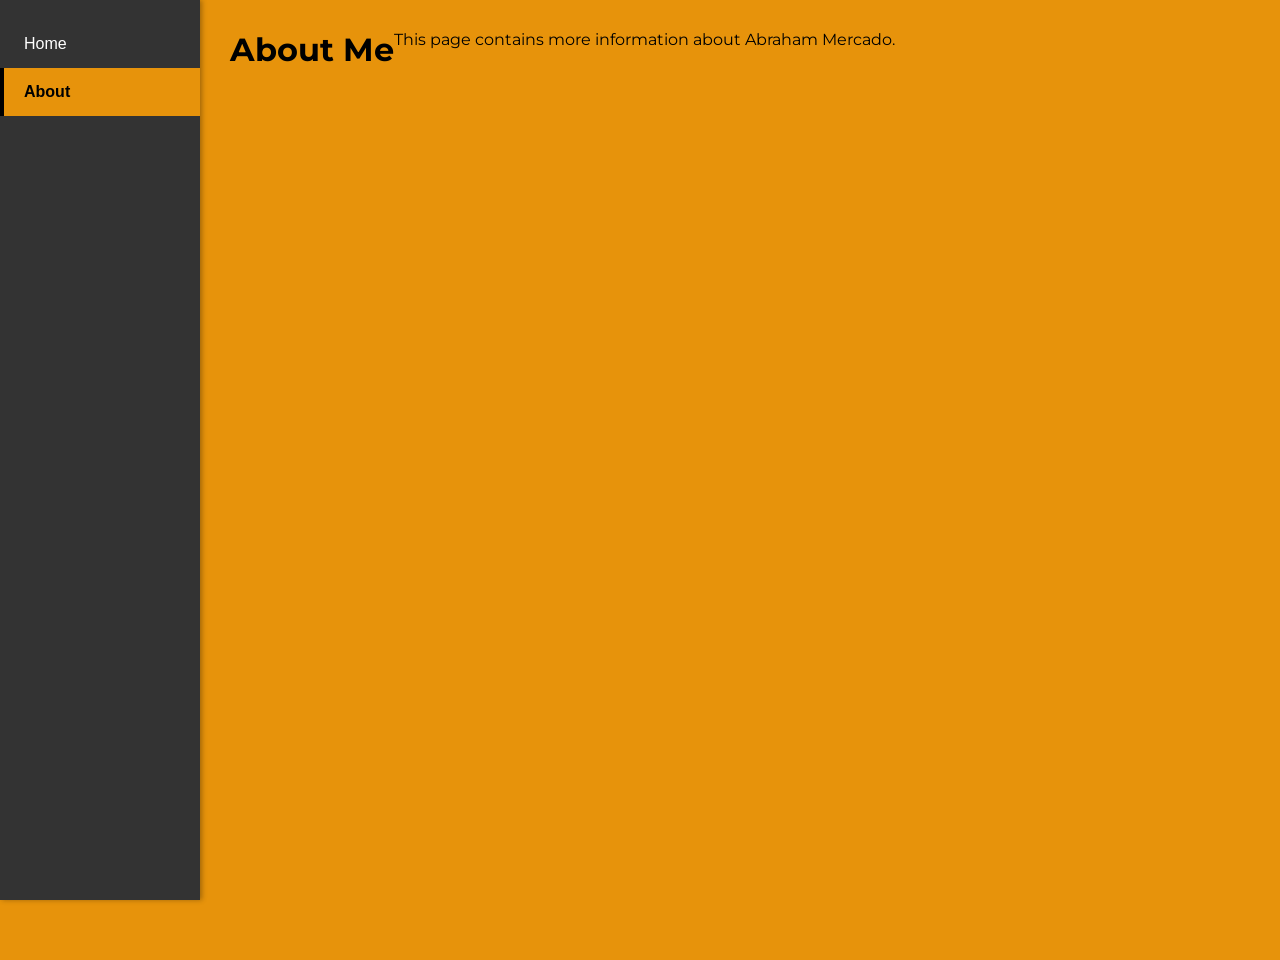
==== about.html @ 8bfd370d "updated about.html, index.html, and style.css files Added a functioning link between index.html and " ====
<!DOCTYPE html>
<html lang="en">
<head>
    <meta charset="UTF-8">
    <meta name="viewport" content="width=device-width, initial-scale=1.0">
    <title>About - Abraham Mercado</title>
    <link rel="stylesheet" href="style.css">
</head>
<body>
    <nav class="vertical-nav">
        <ul>
            <li><a href="index.html">Home</a></li>
            <li><a href="about.html" class="active">About</a></li>
        </ul>
    </nav>
    <h1>About Me</h1>
    <p>This page contains more information about Abraham Mercado.</p>
</body>
</html>
---- style.css ----
@import url('https://fonts.googleapis.com/css2?family=Montserrat:wght@400;700&display=swap');

:root {
	--bg: #e7930b;
	--heading: #e7930b;
	--text: #000000;
}

html, body {
	height: 100%;
	margin: 0;
	padding: 0;
	background-color: var(--bg);
	color: var(--text);
	font-family: Arial, Helvetica, sans-serif;
	display: flex;
}

/* Vertical Navigation Bar Styles */
.vertical-nav {
	background-color: #333;
	width: 200px;
	height: 100vh;
	padding: 0;
	margin: 0;
	position: fixed;
	top: 0;
	left: 0;
	box-shadow: 2px 0 5px rgba(0, 0, 0, 0.3);
}

.vertical-nav ul {
	list-style-type: none;
	padding: 20px 0;
	margin: 0;
}

.vertical-nav li {
	margin: 0;
}

.vertical-nav a {
	display: block;
	padding: 15px 20px;
	color: #ffffff;
	text-decoration: none;
	transition: background-color 0.3s ease;
	border-left: 4px solid transparent;
}

.vertical-nav a:hover {
	background-color: #555;
}

.vertical-nav a.active {
	background-color: var(--heading);
	color: #000000;
	border-left: 4px solid #000000;
	font-weight: bold;
}

body {
	margin-left: 200px;
	padding: 30px;
}

h1, p {
	font-family: 'Montserrat', Arial, Helvetica, sans-serif;
	color: #000000;
}

h1 {
	margin: 0 0 1rem;
}

p {
	margin: 0 0 1.2rem;
}

h2, h3, h4, h5, h6 {
	color: var(--heading);
}

a {
	color: inherit;
	text-decoration: underline;
}

.vertical-nav a {
	text-decoration: none;
}

div {
	width: 300px;
	height: 150px;
	background-color: #ffffff;
	border: 1px solid black;
	padding: 20px;
	margin: 20px auto;
}
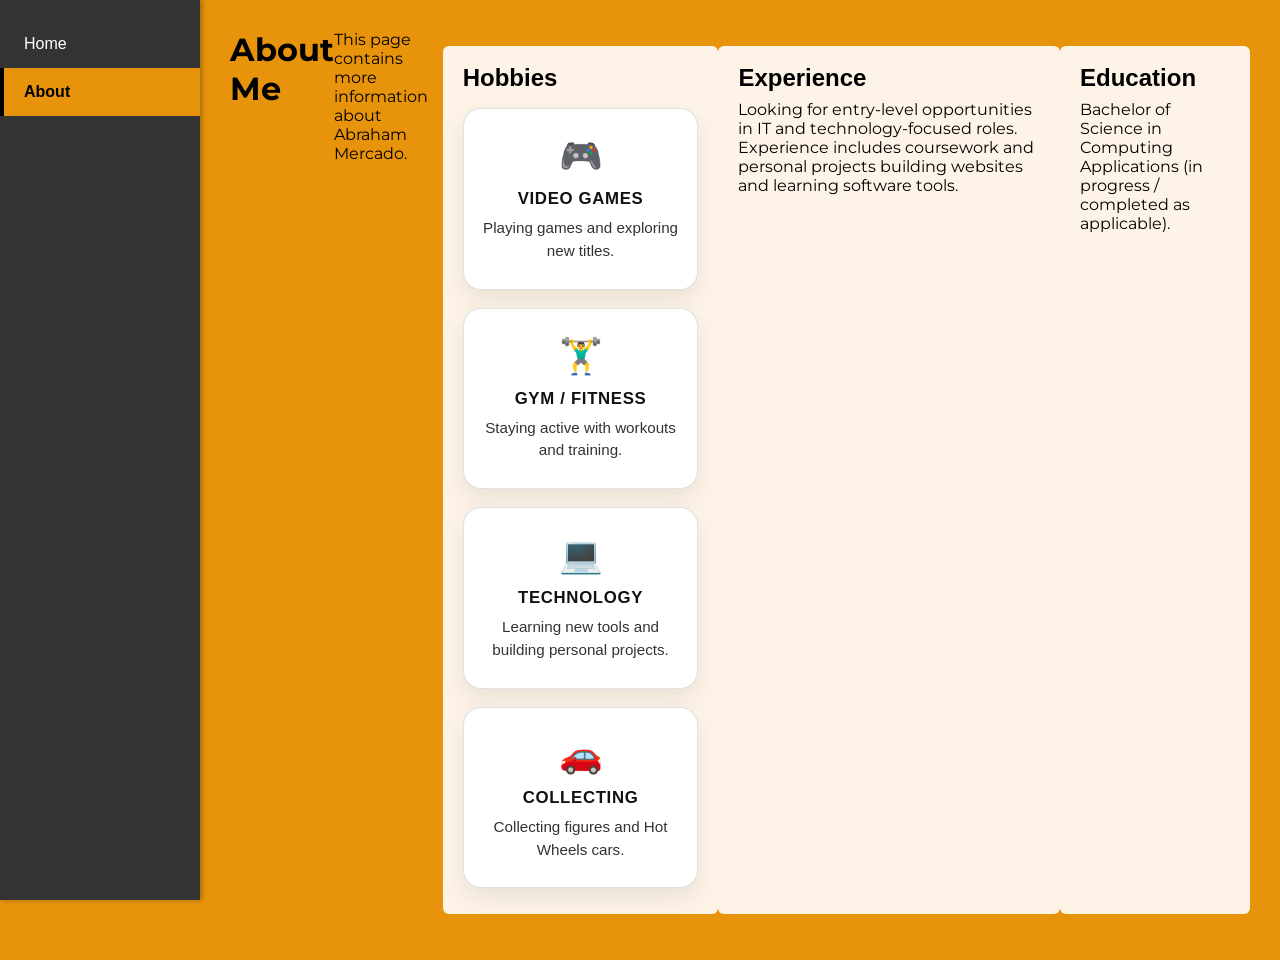
==== commit ddaa96f0: "updated about.html Added hobbies, experience, and education section. For each hobby in the hobbies s" ====
--- a/about.html
+++ b/about.html
@@ -15,5 +15,40 @@
     </nav>
     <h1>About Me</h1>
     <p>This page contains more information about Abraham Mercado.</p>
+    <section class="about-section" id="hobbies">
+        <h2>Hobbies</h2>
+        <div class="hobby-cards">
+            <div class="hobby-card">
+                <div class="hobby-icon">🎮</div>
+                <div class="hobby-title">Video Games</div>
+                <div class="hobby-text">Playing games and exploring new titles.</div>
+            </div>
+            <div class="hobby-card">
+                <div class="hobby-icon">🏋️‍♂️</div>
+                <div class="hobby-title">Gym / Fitness</div>
+                <div class="hobby-text">Staying active with workouts and training.</div>
+            </div>
+            <div class="hobby-card">
+                <div class="hobby-icon">💻</div>
+                <div class="hobby-title">Technology</div>
+                <div class="hobby-text">Learning new tools and building personal projects.</div>
+            </div>
+            <div class="hobby-card">
+                <div class="hobby-icon">🚗</div>
+                <div class="hobby-title">Collecting</div>
+                <div class="hobby-text">Collecting figures and Hot Wheels cars.</div>
+            </div>
+        </div>
+    </section>
+
+    <section class="about-section" id="experience">
+        <h2>Experience</h2>
+        <p>Looking for entry-level opportunities in IT and technology-focused roles. Experience includes coursework and personal projects building websites and learning software tools.</p>
+    </section>
+
+    <section class="about-section" id="education">
+        <h2>Education</h2>
+        <p>Bachelor of Science in Computing Applications (in progress / completed as applicable).</p>
+    </section>
 </body>
 </html>
--- a/style.css
+++ b/style.css
@@ -90,7 +90,67 @@
 	text-decoration: none;
 }
 
-div {
+/* Intro row: left text, right image */
+.intro-row {
+	display: flex;
+	align-items: center;
+	justify-content: space-between;
+	gap: 24px;
+	max-width: 1000px;
+	margin: 20px 0 30px 0;
+	padding: 10px 0;
+}
+
+.intro-text {
+	flex: 1 1 58%;
+	font-size: 1.5rem;
+	line-height: 1.2;
+	color: #000000;
+	text-align: left;
+}
+
+.intro-text strong {
+	display: inline-block;
+	font-weight: 700;
+}
+
+.intro-image {
+	flex: 0 0 420px;
+	display: flex;
+	align-items: center;
+	justify-content: flex-end;
+}
+
+.intro-image img {
+	width: 100%;
+	max-width: 420px;
+	height: auto;
+	display: block;
+	border-radius: 8px;
+	box-shadow: 0 6px 14px rgba(0,0,0,0.18);
+	object-fit: cover;
+}
+
+@media (max-width: 760px) {
+	.intro-row {
+		flex-direction: column-reverse;
+		align-items: flex-start;
+		gap: 12px;
+	}
+
+	.intro-image {
+		width: 100%;
+		flex: 0 0 auto;
+		justify-content: center;
+	}
+
+	.intro-text {
+		font-size: 1.2rem;
+	}
+}
+
+/* Small content box styling (kept for other content) */
+div.content-box {
 	width: 300px;
 	height: 150px;
 	background-color: #ffffff;
@@ -98,3 +158,76 @@
 	padding: 20px;
 	margin: 20px auto;
 }
+
+/* About page sections */
+.about-section {
+	background: rgba(255,255,255,0.9);
+	padding: 18px 20px;
+	margin: 16px 0;
+	border-radius: 6px;
+	max-width: 900px;
+}
+
+.about-section h2 {
+	margin: 0 0 8px 0;
+	color: #000000;
+}
+
+.about-section ul {
+	margin: 0 0 0 20px;
+}
+
+.hobby-cards {
+	display: flex;
+	flex-wrap: wrap;
+	justify-content: center;
+	gap: 18px;
+	margin: 16px 0 0 0;
+}
+
+.hobby-card {
+	flex: 1 1 180px;
+	max-width: 220px;
+	background: #fff;
+	border: 1px solid rgba(0, 0, 0, 0.12);
+	border-radius: 18px;
+	box-shadow: 0 10px 24px rgba(0, 0, 0, 0.08);
+	padding: 26px 18px;
+	text-align: center;
+	color: #111;
+	transition: transform 0.25s ease, box-shadow 0.25s ease, border-color 0.25s ease, background-color 0.25s ease;
+}
+
+.hobby-icon {
+	font-size: 2.2rem;
+	margin-bottom: 12px;
+}
+
+.hobby-title {
+	font-size: 1.05rem;
+	font-weight: 700;
+	margin-bottom: 8px;
+	text-transform: uppercase;
+	letter-spacing: 0.04em;
+}
+
+.hobby-text {
+	font-size: 0.95rem;
+	font-weight: 400;
+	line-height: 1.5;
+	color: #333;
+}
+
+.hobby-card:hover {
+	transform: translateY(-6px);
+	box-shadow: 0 18px 38px rgba(0, 0, 0, 0.18);
+	border-color: rgba(231, 147, 11, 0.7);
+	background-color: #fffdfa;
+}
+
+@media (max-width: 720px) {
+	.hobby-card {
+		flex: 1 1 100%;
+		max-width: 100%;
+	}
+}
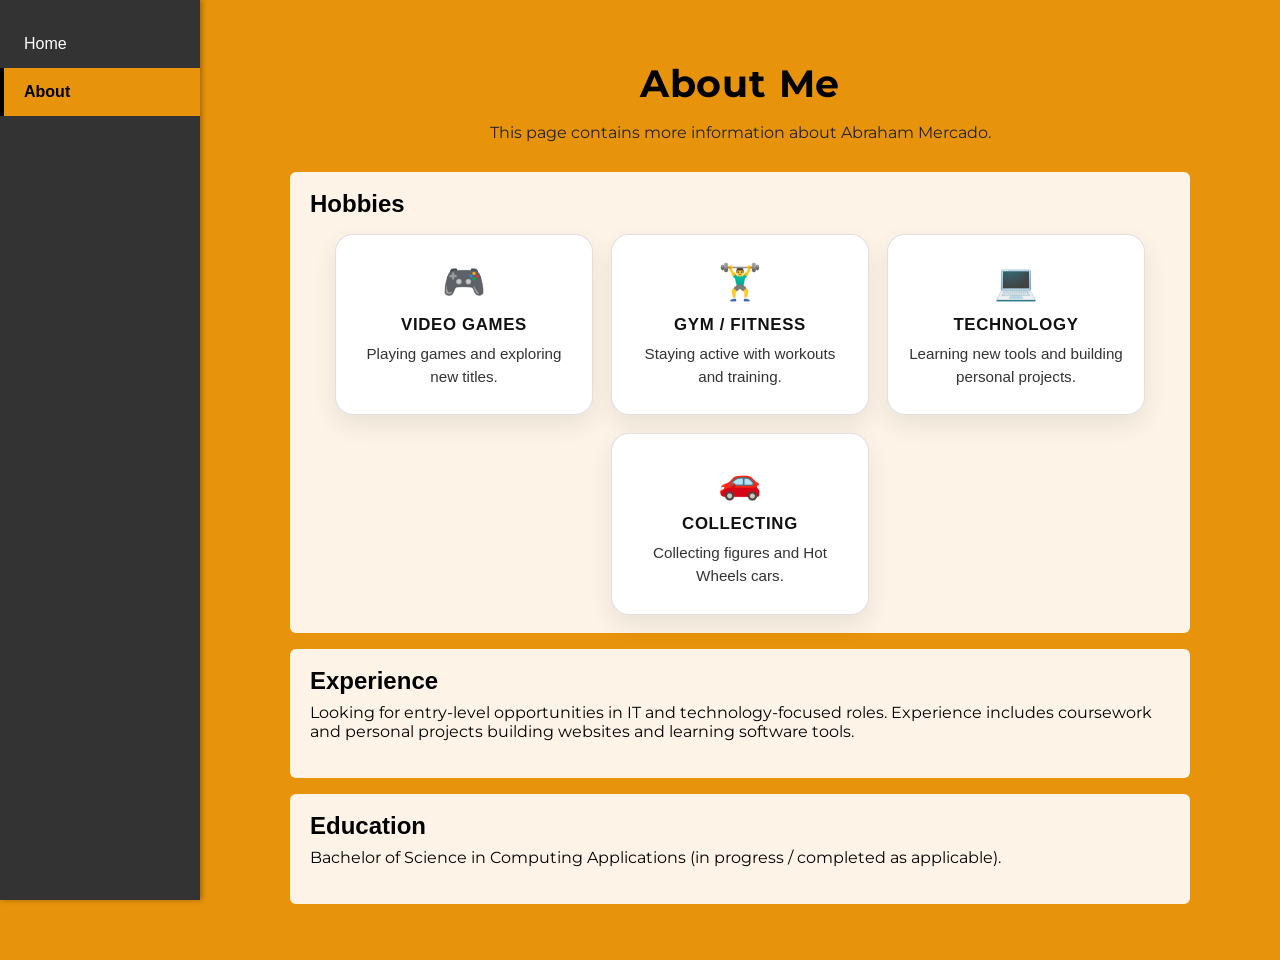
==== commit 0405d4a3: "Updated 3 files adjusted spacing on index.html and about.html. Removed html. text that wasn't needed" ====
--- a/about.html
+++ b/about.html
@@ -13,8 +13,10 @@
             <li><a href="about.html" class="active">About</a></li>
         </ul>
     </nav>
-    <h1>About Me</h1>
-    <p>This page contains more information about Abraham Mercado.</p>
+    <section class="about-header">
+        <h1>About Me</h1>
+        <p>This page contains more information about Abraham Mercado.</p>
+    </section>
     <section class="about-section" id="hobbies">
         <h2>Hobbies</h2>
         <div class="hobby-cards">
--- a/style.css
+++ b/style.css
@@ -9,11 +9,19 @@
 html, body {
 	height: 100%;
 	margin: 0;
+.intro-row.centered {
+	flex-direction: column;
+	align-items: center;
+	justify-content: center;
+	text-align: center;
+	gap: 12px;
+	margin: 20px auto 30px auto;
+}
 	padding: 0;
 	background-color: var(--bg);
 	color: var(--text);
 	font-family: Arial, Helvetica, sans-serif;
-	display: flex;
+	justify-content: center;
 }
 
 /* Vertical Navigation Bar Styles */
@@ -22,6 +30,12 @@
 	width: 200px;
 	height: 100vh;
 	padding: 0;
+.intro-text.centered {
+	flex: none;
+	max-width: 820px;
+	text-align: center;
+	font-size: 1.15rem;
+}
 	margin: 0;
 	position: fixed;
 	top: 0;
@@ -160,12 +174,34 @@
 }
 
 /* About page sections */
+.about-header {
+	max-width: 820px;
+	margin: 30px auto 24px auto;
+	text-align: center;
+	padding: 0 20px;
+}
+
+.about-header h1 {
+	margin: 0 0 12px 0;
+	font-size: 2.4rem;
+	letter-spacing: 0.02em;
+}
+
+.about-header p {
+	margin: 0;
+	font-size: 1rem;
+	line-height: 1.8;
+	color: #222;
+}
+
 .about-section {
 	background: rgba(255,255,255,0.9);
 	padding: 18px 20px;
-	margin: 16px 0;
+	margin: 16px auto;
 	border-radius: 6px;
 	max-width: 900px;
+	width: calc(100% - 40px);
+	box-sizing: border-box;
 }
 
 .about-section h2 {
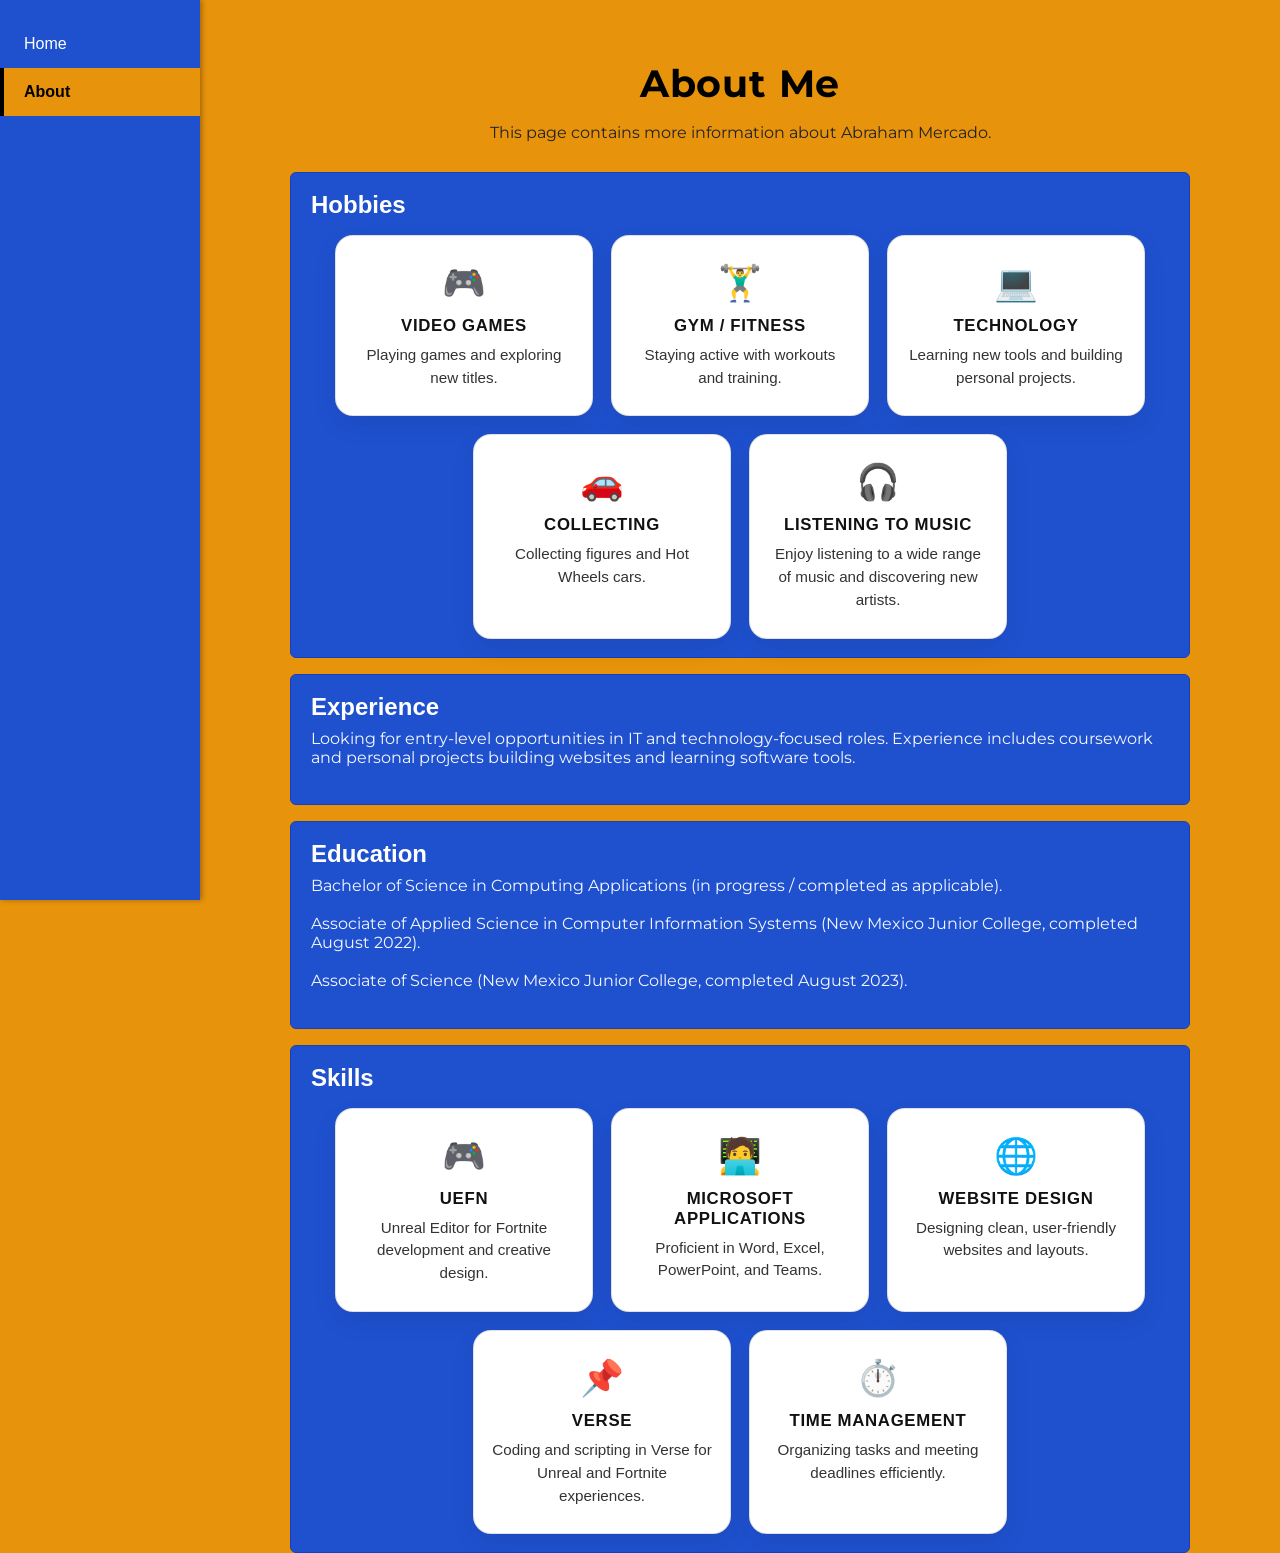
==== commit 6a594b40: "updated 3 files for the about.html I added hobby cards to my hobbies section, I add a skills section" ====
--- a/about.html
+++ b/about.html
@@ -40,6 +40,12 @@
                 <div class="hobby-title">Collecting</div>
                 <div class="hobby-text">Collecting figures and Hot Wheels cars.</div>
             </div>
+            <div class="hobby-card">
+                <div class="hobby-icon">🎧</div>
+                <div class="hobby-title">Listening to Music</div>
+                <div class="hobby-text">Enjoy listening to a wide range of music and discovering new artists.</div>
+            </div>
+            
         </div>
     </section>
 
@@ -51,6 +57,38 @@
     <section class="about-section" id="education">
         <h2>Education</h2>
         <p>Bachelor of Science in Computing Applications (in progress / completed as applicable).</p>
+        <p>Associate of Applied Science in Computer Information Systems (New Mexico Junior College, completed August 2022).</p>
+        <p>Associate of Science (New Mexico Junior College, completed August 2023).</p>
+    </section>
+    <section class="about-section" id="skills">
+        <h2>Skills</h2>
+        <div class="hobby-cards">
+            <div class="hobby-card">
+                <div class="hobby-icon">🎮</div>
+                <div class="hobby-title">UEFN</div>
+                <div class="hobby-text">Unreal Editor for Fortnite development and creative design.</div>
+            </div>
+            <div class="hobby-card">
+                <div class="hobby-icon">🧑‍💻</div>
+                <div class="hobby-title">Microsoft Applications</div>
+                <div class="hobby-text">Proficient in Word, Excel, PowerPoint, and Teams.</div>
+            </div>
+            <div class="hobby-card">
+                <div class="hobby-icon">🌐</div>
+                <div class="hobby-title">Website Design</div>
+                <div class="hobby-text">Designing clean, user-friendly websites and layouts.</div>
+            </div>
+            <div class="hobby-card">
+                <div class="hobby-icon">📌</div>
+                <div class="hobby-title">Verse</div>
+                <div class="hobby-text">Coding and scripting in Verse for Unreal and Fortnite experiences.</div>
+            </div>
+            <div class="hobby-card">
+                <div class="hobby-icon">⏱️</div>
+                <div class="hobby-title">Time Management</div>
+                <div class="hobby-text">Organizing tasks and meeting deadlines efficiently.</div>
+            </div>
+        </div>
     </section>
 </body>
 </html>
--- a/style.css
+++ b/style.css
@@ -26,7 +26,7 @@
 
 /* Vertical Navigation Bar Styles */
 .vertical-nav {
-	background-color: #333;
+	background-color: #1f51cf;
 	width: 200px;
 	height: 100vh;
 	padding: 0;
@@ -195,18 +195,23 @@
 }
 
 .about-section {
-	background: rgba(255,255,255,0.9);
+	background: #1f51cf;
 	padding: 18px 20px;
 	margin: 16px auto;
 	border-radius: 6px;
 	max-width: 900px;
 	width: calc(100% - 40px);
 	box-sizing: border-box;
+	border: 1px solid #193fba;
 }
 
 .about-section h2 {
 	margin: 0 0 8px 0;
-	color: #000000;
+	color: #ffffff;
+}
+
+.about-section p {
+	color: #f5f8ff;
 }
 
 .about-section ul {
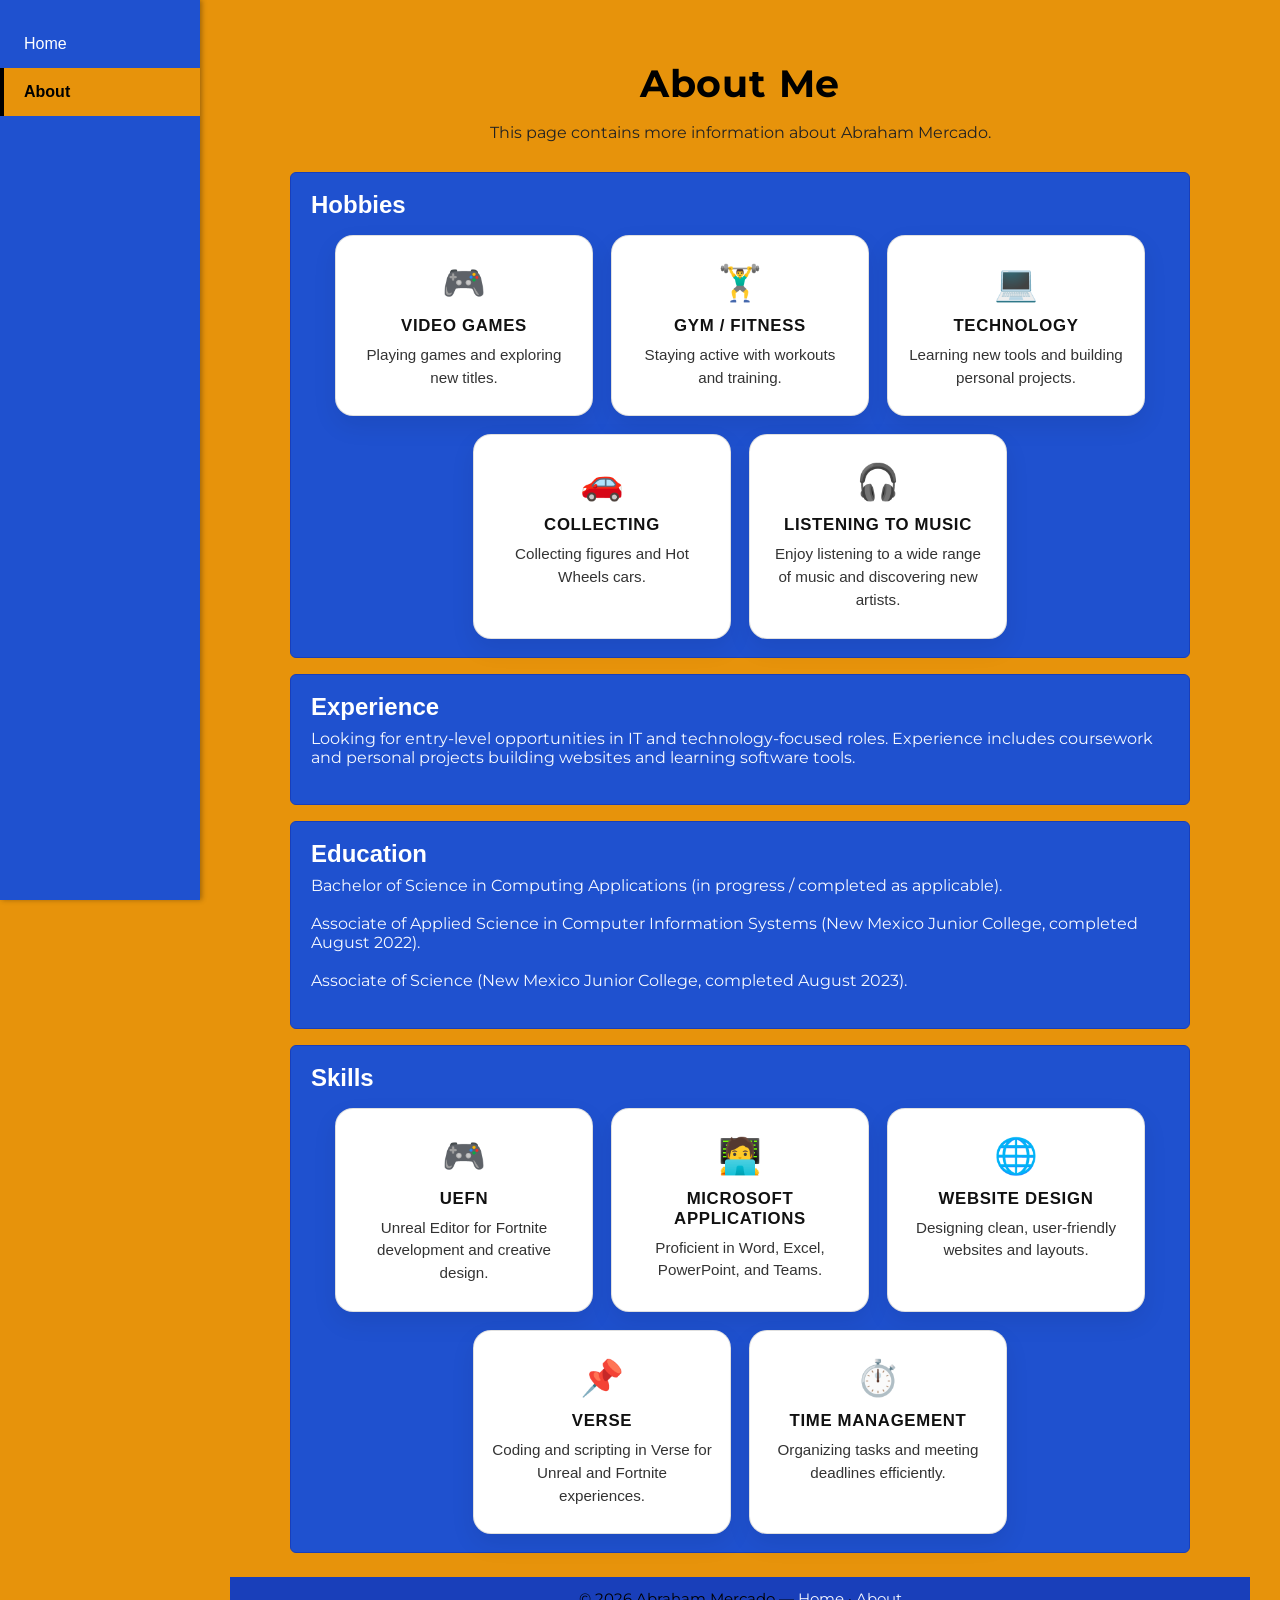
==== commit 566b173e: "Updated index.html and about.html Added footer for both pages." ====
--- a/about.html
+++ b/about.html
@@ -90,5 +90,10 @@
             </div>
         </div>
     </section>
+    <footer class="site-footer">
+        <div class="footer-content">
+            <p>© 2026 Abraham Mercado — <a href="index.html">Home</a> · <a href="about.html">About</a></p>
+        </div>
+    </footer>
 </body>
 </html>
--- a/style.css
+++ b/style.css
@@ -272,3 +272,24 @@
 		max-width: 100%;
 	}
 }
+
+/* Footer styles */
+.site-footer {
+	background: #193fba;
+	color: #ffffff;
+	padding: 12px 20px;
+	text-align: center;
+	margin-top: 24px;
+}
+.site-footer .footer-content p {
+	margin: 0;
+	font-size: 0.95rem;
+}
+.site-footer a {
+	color: #f5f8ff;
+	text-decoration: underline;
+}
+.site-footer a:hover {
+	text-decoration: none;
+	opacity: 0.9;
+}
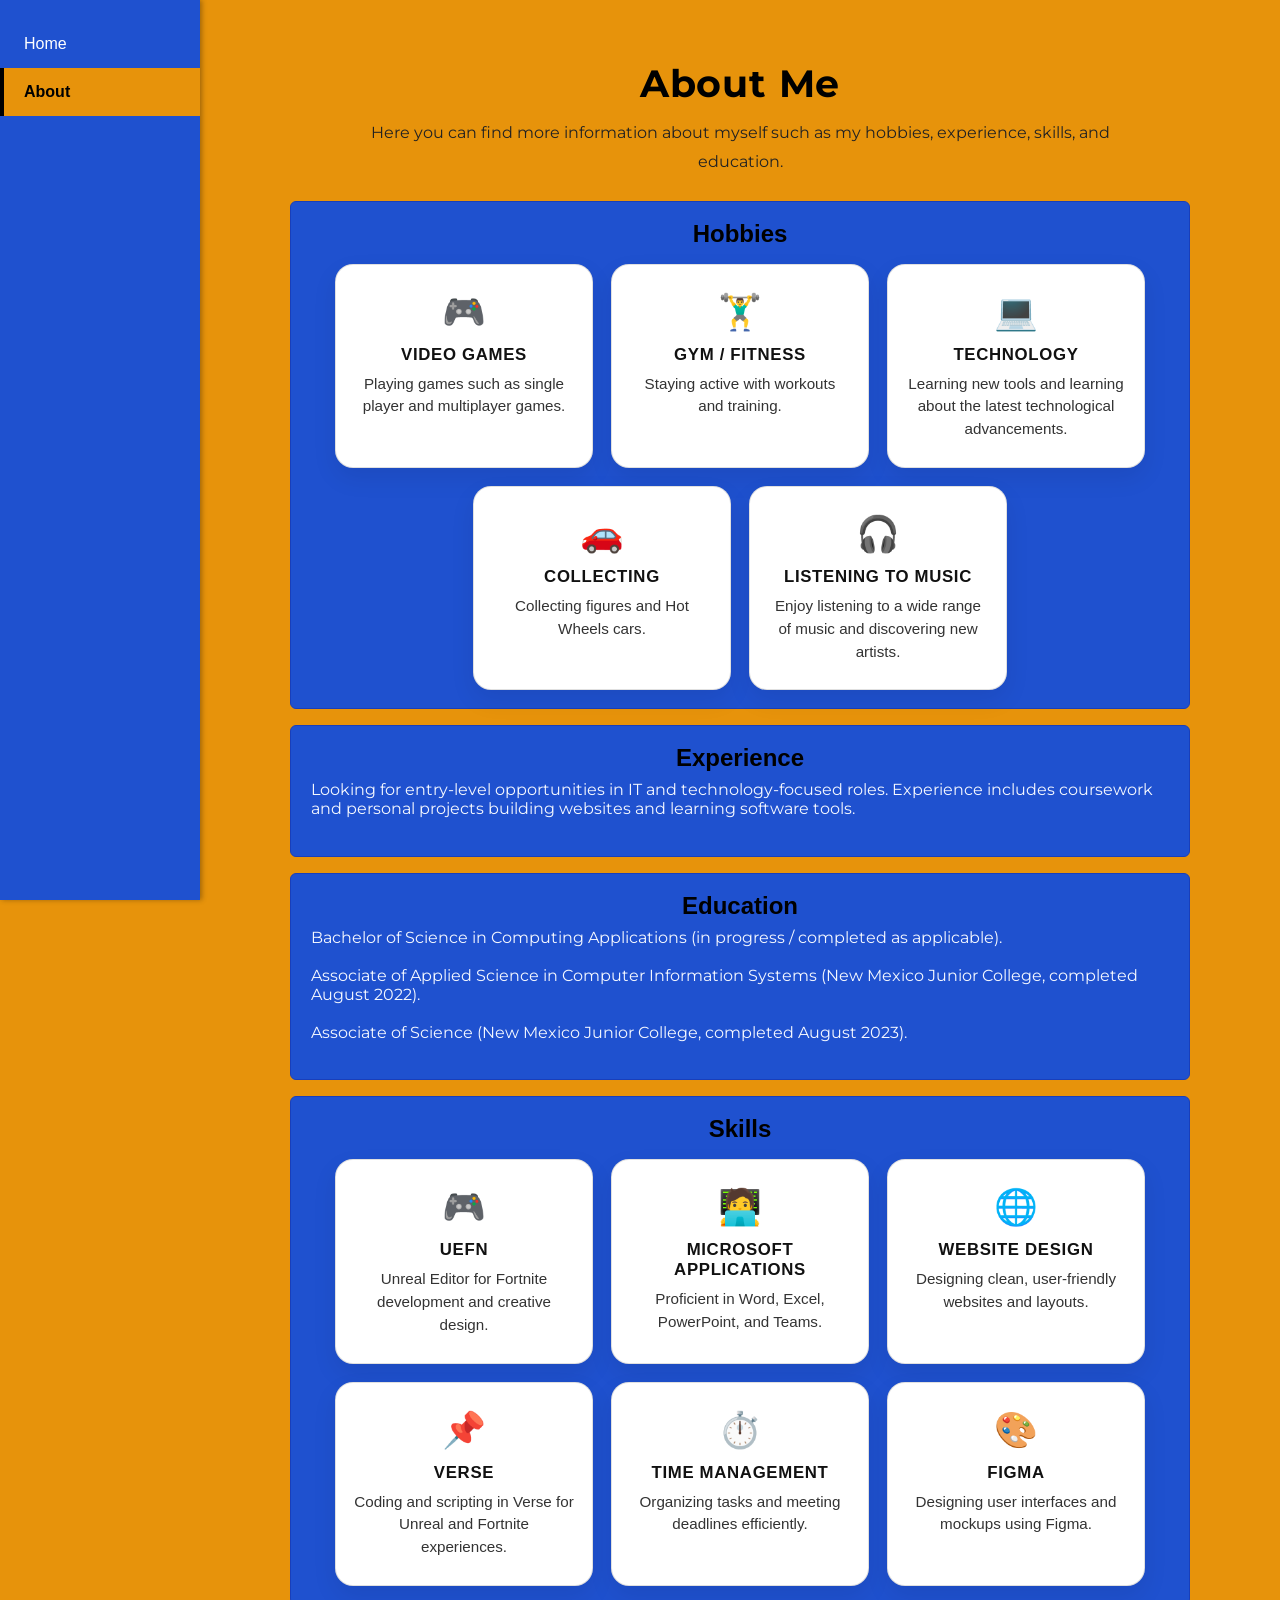
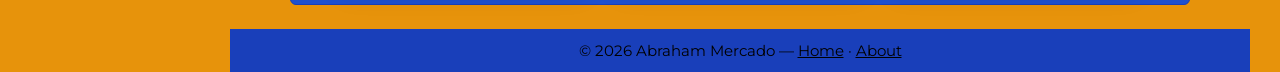
==== commit a018e149: "updated 3 files changing and removed text in both html files, added new skill card in skills section" ====
--- a/about.html
+++ b/about.html
@@ -15,7 +15,7 @@
     </nav>
     <section class="about-header">
         <h1>About Me</h1>
-        <p>This page contains more information about Abraham Mercado.</p>
+        <p>Here you can find more information about myself such as my hobbies, experience, skills, and education.</p>
     </section>
     <section class="about-section" id="hobbies">
         <h2>Hobbies</h2>
@@ -23,7 +23,7 @@
             <div class="hobby-card">
                 <div class="hobby-icon">🎮</div>
                 <div class="hobby-title">Video Games</div>
-                <div class="hobby-text">Playing games and exploring new titles.</div>
+                <div class="hobby-text">Playing games such as single player and multiplayer games.</div>
             </div>
             <div class="hobby-card">
                 <div class="hobby-icon">🏋️‍♂️</div>
@@ -33,7 +33,7 @@
             <div class="hobby-card">
                 <div class="hobby-icon">💻</div>
                 <div class="hobby-title">Technology</div>
-                <div class="hobby-text">Learning new tools and building personal projects.</div>
+                <div class="hobby-text">Learning new tools and learning about the latest technological advancements.</div>
             </div>
             <div class="hobby-card">
                 <div class="hobby-icon">🚗</div>
@@ -88,6 +88,11 @@
                 <div class="hobby-title">Time Management</div>
                 <div class="hobby-text">Organizing tasks and meeting deadlines efficiently.</div>
             </div>
+            <div class="hobby-card">
+                <div class="hobby-icon">🎨</div>
+                <div class="hobby-title">Figma</div>
+                <div class="hobby-text">Designing user interfaces and mockups using Figma.</div>
+            </div>
         </div>
     </section>
     <footer class="site-footer">
--- a/style.css
+++ b/style.css
@@ -131,8 +131,14 @@
 .intro-image {
 	flex: 0 0 420px;
 	display: flex;
+	flex-direction: column;
 	align-items: center;
-	justify-content: flex-end;
+	justify-content: center;
+}
+
+.intro-image h1 {
+	margin: 12px 0 0 0;
+	text-align: center;
 }
 
 .intro-image img {
@@ -207,7 +213,8 @@
 
 .about-section h2 {
 	margin: 0 0 8px 0;
-	color: #ffffff;
+	color: #000000;
+	text-align: center;
 }
 
 .about-section p {
@@ -286,10 +293,141 @@
 	font-size: 0.95rem;
 }
 .site-footer a {
-	color: #f5f8ff;
+	color: #000000;
 	text-decoration: underline;
 }
 .site-footer a:hover {
 	text-decoration: none;
 	opacity: 0.9;
 }
+/* Mobile Responsive Design */
+@media (max-width: 1024px) {
+	.vertical-nav {
+		width: 150px;
+	}
+	body {
+		margin-left: 150px;
+		padding: 20px;
+	}
+	.intro-image {
+		flex: 0 0 300px;
+	}
+	.intro-image img {
+		max-width: 300px;
+	}
+}
+
+@media (max-width: 768px) {
+	.vertical-nav {
+		width: 100%;
+		height: auto;
+		position: static;
+		border-bottom: 2px solid #193fba;
+	}
+	body {
+		margin-left: 0;
+		padding: 15px;
+	}
+	.vertical-nav ul {
+		display: flex;
+		flex-direction: row;
+		padding: 0;
+		gap: 0;
+	}
+	.vertical-nav li {
+		flex: 1;
+	}
+	.vertical-nav a {
+		padding: 12px 10px;
+		text-align: center;
+		border-left: none;
+		border-bottom: 4px solid transparent;
+	}
+	.vertical-nav a:hover {
+		background-color: rgba(255, 255, 255, 0.1);
+		border-bottom: 4px solid #1f51cf;
+	}
+	.vertical-nav a.active {
+		border-left: none;
+		border-bottom: 4px solid var(--heading);
+		background-color: rgba(255, 255, 255, 0.15);
+	}
+	.intro-row {
+		flex-direction: column-reverse;
+		gap: 12px;
+		margin: 15px 0 20px 0;
+	}
+	.intro-image {
+		flex: 0 0 auto;
+		justify-content: center;
+		width: 100%;
+	}
+	.intro-image img {
+		max-width: 250px;
+		width: 100%;
+	}
+	.intro-text {
+		font-size: 1.1rem;
+		flex: 1;
+	}
+	.about-section {
+		max-width: 100%;
+		width: calc(100% - 20px);
+		padding: 15px 15px;
+	}
+	.hobby-cards {
+		gap: 12px;
+	}
+	.hobby-card {
+		flex: 1 1 150px;
+		max-width: 100%;
+	}
+}
+
+@media (max-width: 480px) {
+	body {
+		padding: 12px;
+	}
+	h1 {
+		font-size: 1.5rem;
+	}
+	h2 {
+		font-size: 1.3rem;
+	}
+	p {
+		font-size: 0.95rem;
+	}
+	.vertical-nav a {
+		padding: 10px 8px;
+		font-size: 0.9rem;
+	}
+	.intro-text {
+		font-size: 1rem;
+	}
+	.intro-image img {
+		max-width: 180px;
+	}
+	.about-section {
+		width: calc(100% - 16px);
+		padding: 12px 12px;
+	}
+	.about-header h1 {
+		font-size: 1.8rem;
+	}
+	.hobby-card {
+		flex: 1 1 100%;
+		max-width: 100%;
+	}
+	.hobby-icon {
+		font-size: 1.8rem;
+	}
+	.hobby-title {
+		font-size: 0.95rem;
+	}
+	.hobby-text {
+		font-size: 0.85rem;
+	}
+	.site-footer .footer-content p {
+		font-size: 0.85rem;
+	}
+}
